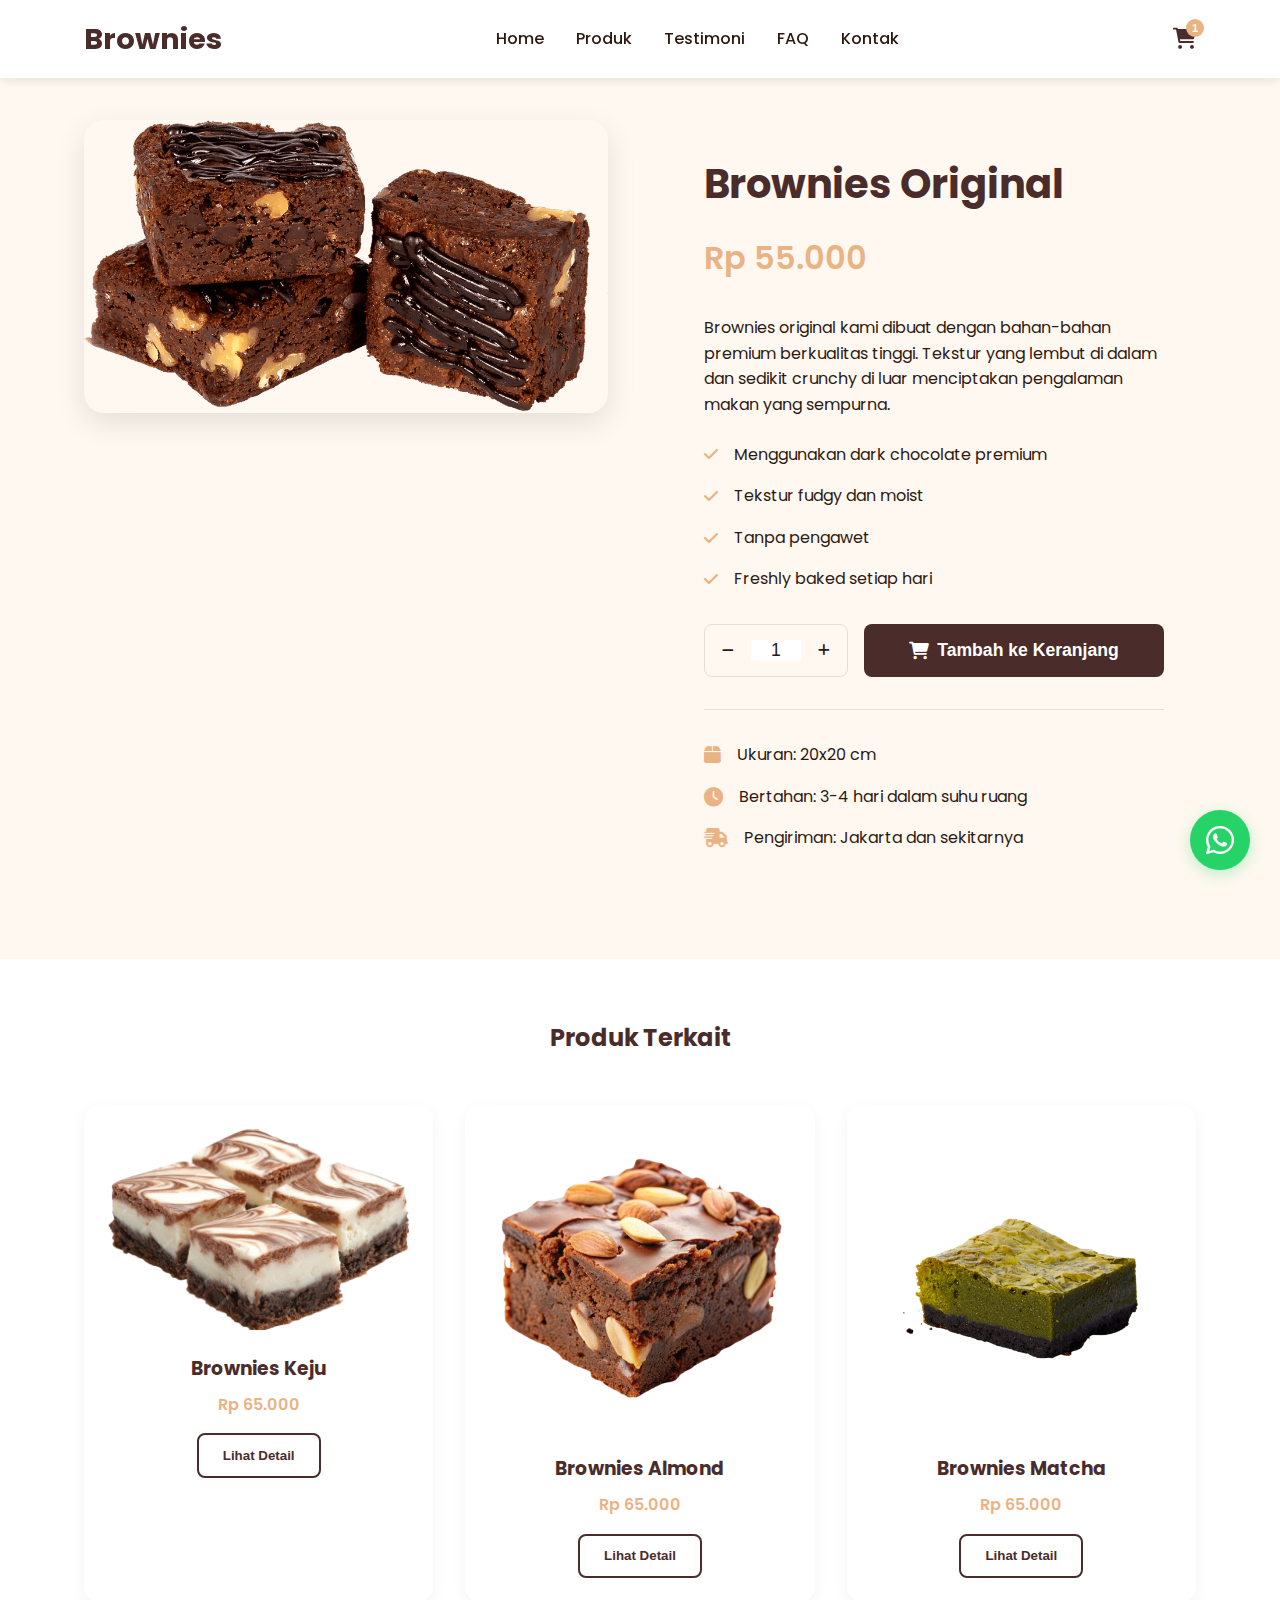
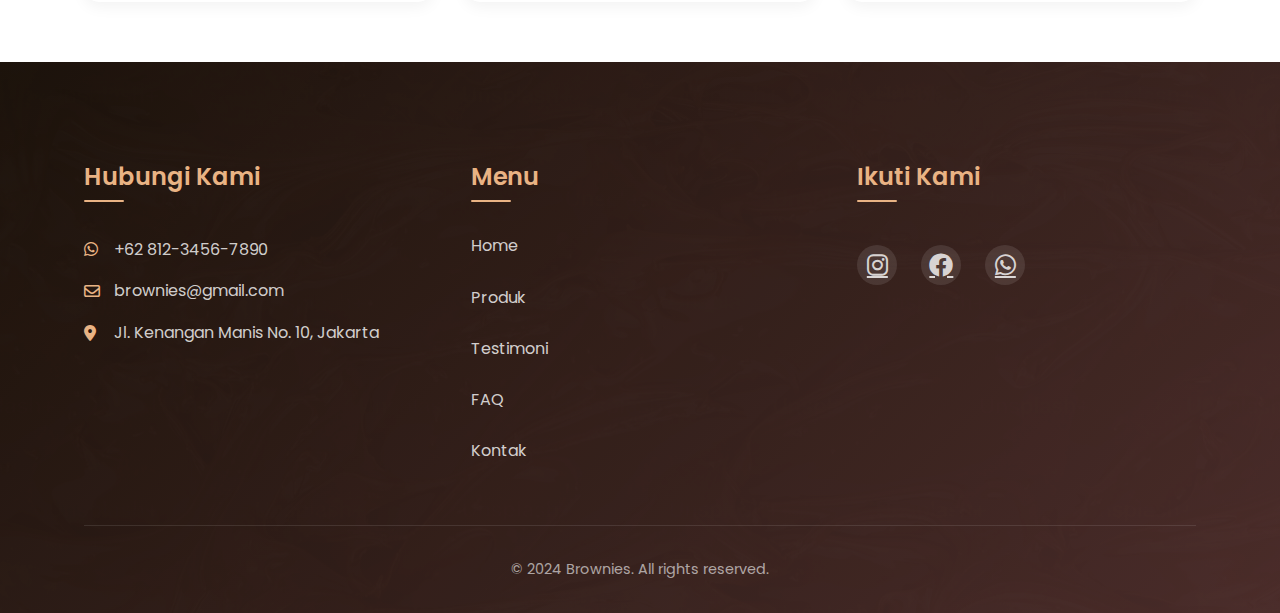
==== detail-produk.html @ cc70a34f "Add files via upload" ====
<!DOCTYPE html>
<html lang="id">
<head>
    <meta charset="UTF-8">
    <meta name="viewport" content="width=device-width, initial-scale=1.0">
    <title>Brownies - Detail Produk</title>
    <link rel="stylesheet" href="https://cdnjs.cloudflare.com/ajax/libs/font-awesome/6.0.0/css/all.min.css">
    <link href="https://fonts.googleapis.com/css2?family=Poppins:wght@300;400;500;600;700&display=swap" rel="stylesheet">
    <link rel="stylesheet" href="style.css">
</head>
<body>
    <!-- Header -->
    <header class="header">
        <div class="container">
            <div class="logo">
                <h1>Brownies</h1>
            </div>
            <nav class="nav">
                <ul>
                    <li><a href="index.html#home">Home</a></li>
                    <li><a href="index.html#produk">Produk</a></li>
                    <li><a href="index.html#testimoni">Testimoni</a></li>
                    <li><a href="index.html#faq">FAQ</a></li>
                    <li><a href="index.html#kontak">Kontak</a></li>
                </ul>
            </nav>
            <div class="nav-right">
                <button class="cart-btn">
                    <i class="fas fa-shopping-cart"></i>
                    <span class="cart-count">0</span>
                </button>
                <button class="mobile-menu">
                    <span></span>
                    <span></span>
                    <span></span>
                </button>
            </div>
        </div>
        <div class="nav-overlay"></div>
    </header>

    <!-- Product Detail Section -->
    <section class="product-detail">
        <div class="container">
            <div class="product-detail-content">
                <div class="product-image">
                    <img src="assets/img/product/produk1.png" alt="Brownies Original" id="product-image">
                </div>
                <div class="product-info">
                    <h1 id="product-name">Brownies Original</h1>
                    <div class="product-price" id="product-price">Rp 55.000</div>
                    <div class="product-description">
                        <p>Brownies original kami dibuat dengan bahan-bahan premium berkualitas tinggi. Tekstur yang lembut di dalam dan sedikit crunchy di luar menciptakan pengalaman makan yang sempurna.</p>
                        <ul class="product-features">
                            <li><i class="fas fa-check"></i> Menggunakan dark chocolate premium</li>
                            <li><i class="fas fa-check"></i> Tekstur fudgy dan moist</li>
                            <li><i class="fas fa-check"></i> Tanpa pengawet</li>
                            <li><i class="fas fa-check"></i> Freshly baked setiap hari</li>
                        </ul>
                    </div>
                    <div class="product-actions">
                        <div class="quantity-selector">
                            <button class="quantity-btn minus"><i class="fas fa-minus"></i></button>
                            <input type="number" value="1" min="1" id="quantity">
                            <button class="quantity-btn plus"><i class="fas fa-plus"></i></button>
                        </div>
                        <button class="add-to-cart-btn">
                            <i class="fas fa-shopping-cart"></i>
                            Tambah ke Keranjang
                        </button>
                    </div>
                    <div class="product-meta">
                        <div class="meta-item">
                            <i class="fas fa-box"></i>
                            <span>Ukuran: 20x20 cm</span>
                        </div>
                        <div class="meta-item">
                            <i class="fas fa-clock"></i>
                            <span>Bertahan: 3-4 hari dalam suhu ruang</span>
                        </div>
                        <div class="meta-item">
                            <i class="fas fa-shipping-fast"></i>
                            <span>Pengiriman: Jakarta dan sekitarnya</span>
                        </div>
                    </div>
                </div>
            </div>
        </div>
    </section>

    <!-- Related Products -->
    <section class="related-products">
        <div class="container">
            <h2>Produk Terkait</h2>
            <div class="related-products-grid">
                <div class="related-product-card">
                    <img src="assets/img/product/produk2.png" alt="Brownies Keju">
                    <h3>Brownies Keju</h3>
                    <p class="price">Rp 65.000</p>
                    <button class="view-product-btn">Lihat Detail</button>
                </div>
                <div class="related-product-card">
                    <img src="assets/img/product/produk3.png" alt="Brownies Almond">
                    <h3>Brownies Almond</h3>
                    <p class="price">Rp 65.000</p>
                    <button class="view-product-btn">Lihat Detail</button>
                </div>
                <div class="related-product-card">
                    <img src="assets/img/product/produk4.png" alt="Brownies Matcha">
                    <h3>Brownies Matcha</h3>
                    <p class="price">Rp 65.000</p>
                    <button class="view-product-btn">Lihat Detail</button>
                </div>
            </div>
        </div>
    </section>

    <!-- Footer -->
    <footer class="footer">
        <div class="container">
            <div class="footer-content">
                <div class="footer-info">
                    <h3>Hubungi Kami</h3>
                    <p><i class="fab fa-whatsapp"></i> +62 812-3456-7890</p>
                    <p><i class="far fa-envelope"></i> brownies@gmail.com</p>
                    <p><i class="fas fa-map-marker-alt"></i> Jl. Kenangan Manis No. 10, Jakarta</p>
                </div>
                <div class="footer-nav">
                    <h3>Menu</h3>
                    <ul>
                        <li><a href="index.html#home">Home</a></li>
                        <li><a href="index.html#produk">Produk</a></li>
                        <li><a href="index.html#testimoni">Testimoni</a></li>
                        <li><a href="index.html#faq">FAQ</a></li>
                        <li><a href="index.html#kontak">Kontak</a></li>
                    </ul>
                </div>
                <div class="footer-social">
                    <h3>Ikuti Kami</h3>
                    <div class="social-links">
                        <a href="#"><i class="fab fa-instagram"></i></a>
                        <a href="#"><i class="fab fa-facebook"></i></a>
                        <a href="#"><i class="fab fa-whatsapp"></i></a>
                    </div>
                </div>
            </div>
            <div class="footer-bottom">
                <p>&copy; 2024 Brownies. All rights reserved.</p>
            </div>
        </div>
    </footer>

    <!-- Cart Popup -->
    <div class="cart-popup">
        <div class="cart-popup-content">
            <div class="cart-header">
                <h3>Keranjang Belanja</h3>
                <button class="close-cart">
                    <i class="fas fa-times"></i>
                </button>
            </div>
            <div class="cart-items">
                <!-- Cart items will be dynamically added here -->
            </div>
            <div class="cart-footer">
                <div class="cart-total">
                    <span>Total:</span>
                    <span class="total-amount">Rp 0</span>
                </div>
                <button class="checkout-btn">
                    <i class="fas fa-credit-card"></i>
                    Bayar Sekarang
                </button>
            </div>
        </div>
    </div>

    <!-- Floating WhatsApp -->
    <a href="https://wa.me/6281234567890" class="floating-whatsapp">
        <i class="fab fa-whatsapp"></i>
    </a>

    <!-- Nav Overlay -->
    <div class="nav-overlay"></div>

    <script src="script.js"></script>
</body>
</html>
---- style.css ----
:root {
    --primary-color: #4A2C2A;
    --secondary-color: #D4A373;
    --accent-color: #E9B384;
    --text-color: #2C1810;
    --light-color: #FFF8F0;
    --dark-color: #1A120B;
    --whatsapp-color: #25D366;
}

* {
    margin: 0;
    padding: 0;
    box-sizing: border-box;
}

html {
    scroll-behavior: smooth;
}

body {
    font-family: 'Poppins', sans-serif;
    line-height: 1.6;
    color: var(--text-color);
    background-color: var(--light-color);
}

.container {
    width: 90%;
    max-width: 1200px;
    margin: 0 auto;
    padding: 0 20px;
}

/* Header Styles */
.header {
    position: fixed;
    top: 0;
    left: 0;
    width: 100%;
    z-index: 1000;
    padding: 1rem 0;
    transition: all 0.3s ease;
}

/* Header style untuk halaman utama */
.home .header {
    background-color: transparent;
}

.home .header .logo h1 {
    color: white;
}

.home .header .nav a {
    color: white;
}

.home .header .cart-btn {
    color: white;
}

.home .header .mobile-menu span {
    background-color: white;
}

/* Header style untuk halaman detail produk dan halaman lain */
.header {
    background-color: rgba(255, 255, 255, 0.98);
    box-shadow: 0 2px 10px rgba(0, 0, 0, 0.1);
}

.header .logo h1 {
    color: var(--primary-color);
}

.header .nav a {
    color: var(--text-color);
}

.header .cart-btn {
    color: var(--primary-color);
}

.header .mobile-menu span {
    background-color: var(--primary-color);
}

/* Header scrolled style untuk halaman utama */
.home .header.scrolled {
    background-color: rgba(255, 255, 255, 0.98);
    box-shadow: 0 2px 10px rgba(0, 0, 0, 0.1);
}

.home .header.scrolled .logo h1 {
    color: var(--primary-color);
}

.home .header.scrolled .nav a {
    color: var(--text-color);
}

.home .header.scrolled .cart-btn {
    color: var(--primary-color);
}

.home .header.scrolled .mobile-menu span {
    background-color: var(--primary-color);
}

.header.scrolled {
    background-color: rgba(255, 255, 255, 0.98);
    box-shadow: 0 2px 10px rgba(0, 0, 0, 0.1);
}

.header .container {
    display: flex;
    justify-content: space-between;
    align-items: center;
}

.logo h1 {
    color: white;
    font-size: 1.8rem;
    font-weight: 700;
    transition: color 0.3s ease;
}

.header.scrolled .logo h1 {
    color: var(--primary-color);
}

.nav ul {
    display: flex;
    list-style: none;
    gap: 2rem;
}

.nav a {
    text-decoration: none;
    color: white;
    font-weight: 500;
    transition: color 0.3s ease;
}

.header.scrolled .nav a {
    color: var(--text-color);
}

.nav a:hover {
    color: var(--accent-color);
}

.btn {
    display: inline-flex;
    align-items: center;
    padding: 0.8rem 1.5rem;
    border-radius: 50px;
    text-decoration: none;
    font-weight: 600;
    transition: all 0.3s ease;
    gap: 0.5rem;
}

.btn-whatsapp {
    background-color: var(--whatsapp-color);
    color: white;
}

.btn-whatsapp:hover {
    background-color: #1da856;
    transform: translateY(-2px);
}

.mobile-menu {
    display: none;
}

/* Hero Section */
.hero {
    height: 100vh;
    background: linear-gradient(135deg, 
        rgba(74, 44, 42, 0.9) 0%,
        rgba(26, 18, 11, 0.8) 100%),
        url('assets/hero-bg.jpg') center/cover;
    display: flex;
    align-items: center;
    text-align: center;
    color: white;
    margin-top: -10px;
    position: relative;
    overflow: hidden;
}

.hero::before {
    content: '';
    position: absolute;
    width: 100%;
    height: 100%;
    background: url('assets/img/pattern.avif');
    opacity: 0.1;
    animation: patternMove 20s linear infinite;
}

.hero-content {
    max-width: 800px;
    margin: 0 auto;
    position: relative;
    padding: 2rem;
    z-index: 2;
}

.hero h1 {
    font-size: 4rem;
    margin-bottom: 1rem;
    text-shadow: 2px 2px 4px rgba(0, 0, 0, 0.3);
    opacity: 0;
    transform: translateY(30px);
    animation: fadeInUp 0.8s ease forwards;
}

.hero p {
    font-size: 1.3rem;
    margin-bottom: 2rem;
    color: var(--light-color);
    opacity: 0;
    transform: translateY(30px);
    animation: fadeInUp 0.8s ease forwards 0.3s;
}

.hero .btn-lg {
    padding: 1.2rem 2.5rem;
    font-size: 1.2rem;
    background: var(--whatsapp-color);
    color: white;
    border: none;
    opacity: 0;
    transform: translateY(30px);
    animation: fadeInUp 0.8s ease forwards 0.6s;
    box-shadow: 0 4px 15px rgba(37, 211, 102, 0.3);
}

.hero .btn-lg:hover {
    transform: translateY(-5px);
    box-shadow: 0 8px 25px rgba(37, 211, 102, 0.4);
}

/* Floating elements animation */
.floating-brownie {
    position: absolute;
    width: 200px;
    height: auto;
    opacity: 0.8;
    filter: drop-shadow(0 4px 8px rgba(0, 0, 0, 0.3));
}

.floating-brownie:nth-child(1) {
    width: 180px;
    top: 15%;
    left: 10%;
    animation: float 6s ease-in-out infinite;
}

.floating-brownie:nth-child(2) {
    width: 150px;
    top: 25%;
    right: 15%;
    animation: float 8s ease-in-out infinite 1s;
}

.floating-brownie:nth-child(3) {
    width: 160px;
    bottom: 20%;
    left: 15%;
    animation: float 7s ease-in-out infinite 0.5s;
}

.floating-brownie:nth-child(4) {
    width: 140px;
    bottom: 25%;
    right: 10%;
    animation: float 9s ease-in-out infinite 1.5s;
}

@keyframes float {
    0%, 100% {
        transform: translateY(0) rotate(0deg) scale(1);
    }
    50% {
        transform: translateY(-20px) rotate(5deg) scale(1.05);
    }
}

@keyframes patternMove {
    0% {
        background-position: 0 0;
    }
    100% {
        background-position: 100% 100%;
    }
}

@keyframes fadeInUp {
    from {
        opacity: 0;
        transform: translateY(30px);
    }
    to {
        opacity: 1;
        transform: translateY(0);
    }
}

/* Products Section */
.products {
    padding: 5rem 0;
    overflow: hidden;
    min-height: 500px;
}

.products h2 {
    text-align: center;
    margin-bottom: 3rem;
    color: var(--primary-color);
}

.product-slider-container {
    position: relative;
    width: 100%;
    height: 400px;
    display: flex;
    justify-content: center;
    align-items: center;
    overflow: visible;
    padding: 0 40px;
}

.product-slider {
    position: relative;
    width: 100%;
    height: 100%;
    display: flex;
    align-items: center;
    justify-content: center;
}

.product-slide {
    position: absolute;
    width: 200px;
    height: 250px;
    display: flex;
    flex-direction: column;
    align-items: center;
    justify-content: center;
    transition: all 0.5s ease;
    opacity: 0.5;
    transform-origin: center center;
    left: 50%;
    margin-left: -100px;
}

.product-slide.active {
    width: 300px;
    height: 350px;
    opacity: 1;
    z-index: 2;
    margin-left: -150px;
    transition: all 0.3s ease;
}

.product-slide.active:hover {
    transform: scale(1.05);
}

.product-slide.active:hover img {
    transform: scale(1.1);
}

.product-slide.active:hover .variant-name {
    color: var(--primary-color);
    font-weight: 600;
}

.product-slide img {
    width: 100%;
    height: 80%;
    object-fit: contain;
    transition: transform 0.3s ease;
    filter: drop-shadow(0 4px 8px rgba(0, 0, 0, 0.2));
}

.product-slide:hover img {
    transform: scale(1.1);
    filter: drop-shadow(0 8px 16px rgba(0, 0, 0, 0.3));
}

.product-slide .variant-name {
    margin-top: 15px;
    font-size: 14px;
    color: var(--text-color);
    font-weight: 500;
    text-align: center;
    opacity: 0;
    transform: translateY(10px);
    transition: all 0.3s ease;
}

.product-slide.active .variant-name {
    opacity: 1;
    transform: translateY(0);
    font-size: 16px;
}

.slider-btn {
    position: absolute;
    top: 50%;
    transform: translateY(-50%);
    width: 40px;
    height: 40px;
    border-radius: 50%;
    background: var(--primary-color);
    color: white;
    border: none;
    cursor: pointer;
    display: flex;
    align-items: center;
    justify-content: center;
    transition: all 0.3s ease;
    z-index: 100;
}

.slider-btn:hover {
    background: var(--secondary-color);
    transform: translateY(-50%) scale(1.1);
}

.prev-btn {
    left: -20px;
}

.next-btn {
    right: -20px;
}

/* Benefits Section */
.benefits {
    background: linear-gradient(135deg, var(--primary-color) 0%, var(--dark-color) 100%);
    color: white;
    padding: 8rem 0;
    position: relative;
    overflow: hidden;
}

.benefits::before {
    content: '';
    position: absolute;
    top: 0;
    left: 0;
    width: 100%;
    height: 100%;
    background: url('assets/img/pattern.avif');
    opacity: 0.03;
}

.benefits h2 {
    text-align: center;
    margin-bottom: 5rem;
    font-size: 2.5rem;
    font-weight: 600;
    position: relative;
}

.benefits h2::after {
    content: '';
    position: absolute;
    bottom: -15px;
    left: 50%;
    transform: translateX(-50%);
    width: 80px;
    height: 3px;
    background: var(--accent-color);
    border-radius: 2px;
}

.benefit-grid {
    display: grid;
    grid-template-columns: repeat(auto-fit, minmax(280px, 1fr));
    gap: 3rem;
    padding: 0 1rem;
    position: relative;
    z-index: 1;
}

.benefit-card {
    background: rgba(255, 255, 255, 0.05);
    padding: 2.5rem 2rem;
    border-radius: 20px;
    text-align: center;
    transition: all 0.3s ease;
    backdrop-filter: blur(10px);
    border: 1px solid rgba(255, 255, 255, 0.1);
}

.benefit-card:hover {
    transform: translateY(-10px);
    background: rgba(255, 255, 255, 0.1);
    box-shadow: 0 15px 30px rgba(0, 0, 0, 0.2);
}

.benefit-card i {
    font-size: 3rem;
    color: var(--accent-color);
    margin-bottom: 1.5rem;
    display: inline-block;
    transition: all 0.3s ease;
}

.benefit-card:hover i {
    transform: scale(1.2);
}

.benefit-card h3 {
    font-size: 1.5rem;
    margin-bottom: 1rem;
    font-weight: 600;
    color: var(--light-color);
}

.benefit-card p {
    font-size: 1rem;
    color: rgba(255, 255, 255, 0.8);
    line-height: 1.6;
}

@media (max-width: 768px) {
    .benefits {
        padding: 6rem 0;
    }

    .benefits h2 {
        font-size: 2rem;
        margin-bottom: 4rem;
    }

    .benefit-grid {
        gap: 2rem;
    }

    .benefit-card {
        padding: 2rem 1.5rem;
    }
}

/* Testimonials Section */
.testimonials {
    padding: 8rem 0;
    background: linear-gradient(135deg, var(--light-color) 0%, #fff 100%);
    position: relative;
}

.testimonials h2 {
    text-align: center;
    margin-bottom: 4rem;
    color: var(--primary-color);
    font-size: 2.5rem;
    font-weight: 600;
    position: relative;
}

.testimonials h2::after {
    content: '';
    position: absolute;
    bottom: -15px;
    left: 50%;
    transform: translateX(-50%);
    width: 80px;
    height: 3px;
    background: var(--accent-color);
    border-radius: 2px;
}

.testimonial-slider {
    max-width: 800px;
    margin: 0 auto;
    padding: 0 1rem;
}

.testimonial-item {
    background: white;
    padding: 2rem;
    border-radius: 20px;
    box-shadow: 0 10px 30px rgba(0, 0, 0, 0.05);
    text-align: center;
    transition: all 0.3s ease;
    position: relative;
}

.testimonial-item::before {
    content: '"';
    position: absolute;
    top: -30px;
    left: 50%;
    transform: translateX(-50%);
    font-size: 120px;
    color: var(--accent-color);
    font-family: serif;
    opacity: 0.1;
    line-height: 1;
}

.testimonial-item img {
    width: 100px;
    height: 100px;
    border-radius: 50%;
    margin: 0 auto 1.5rem;
    object-fit: cover;
    border: 3px solid var(--accent-color);
    box-shadow: 0 5px 15px rgba(0, 0, 0, 0.1);
}

.testimonial-item h3 {
    color: var(--primary-color);
    font-size: 1.3rem;
    margin-bottom: 0.5rem;
    font-weight: 600;
}

.testimonial-item p {
    color: var(--text-color);
    font-size: 1rem;
    line-height: 1.6;
    margin-bottom: 1.5rem;
    font-style: italic;
}

.testimonial-item .rating {
    color: #FFD700;
    font-size: 1.2rem;
    margin-bottom: 1rem;
}

@media (max-width: 768px) {
    .testimonials {
        padding: 6rem 0;
    }

    .testimonials h2 {
        font-size: 2rem;
        margin-bottom: 3rem;
    }

    .testimonial-item {
        padding: 1.5rem;
    }

    .testimonial-item img {
        width: 80px;
        height: 80px;
    }
}

/* FAQ Section */
.faq {
    padding: 8rem 0;
    background: linear-gradient(135deg, #fff 0%, var(--light-color) 100%);
    position: relative;
}

.faq h2 {
    text-align: center;
    margin-bottom: 4rem;
    color: var(--primary-color);
    font-size: 2.5rem;
    font-weight: 600;
    position: relative;
}

.faq h2::after {
    content: '';
    position: absolute;
    bottom: -15px;
    left: 50%;
    transform: translateX(-50%);
    width: 80px;
    height: 3px;
    background: var(--accent-color);
    border-radius: 2px;
}

.faq-list {
    max-width: 800px;
    margin: 0 auto;
    padding: 0 1rem;
}

.faq-item {
    background: white;
    border: 1px solid rgba(0, 0, 0, 0.05);
    border-radius: 15px;
    margin-bottom: 1.5rem;
    box-shadow: 0 4px 6px rgba(0, 0, 0, 0.02);
    transition: all 0.3s ease;
    overflow: hidden;
}

.faq-item:hover {
    box-shadow: 0 10px 20px rgba(0, 0, 0, 0.05);
    transform: translateY(-2px);
}

.faq-question {
    padding: 1.5rem;
    cursor: pointer;
    display: flex;
    justify-content: space-between;
    align-items: center;
    font-weight: 500;
    color: var(--primary-color);
    transition: all 0.3s ease;
}

.faq-question i {
    font-size: 1.2rem;
    transition: transform 0.3s ease;
    color: var(--secondary-color);
}

.faq-item.active .faq-question {
    background: rgba(212, 163, 115, 0.05);
}

.faq-item.active .faq-question i {
    transform: rotate(180deg);
}

.faq-answer {
    max-height: 0;
    overflow: hidden;
    transition: all 0.3s cubic-bezier(0.4, 0, 0.2, 1);
    background: white;
    color: var(--text-color);
    opacity: 0;
}

.faq-item.active .faq-answer {
    max-height: 300px;
    opacity: 1;
    padding: 0 1.5rem 1.5rem;
}

@media (max-width: 768px) {
    .faq {
        padding: 6rem 0;
    }

    .faq h2 {
        font-size: 2rem;
        margin-bottom: 3rem;
    }

    .faq-question {
        padding: 1.2rem;
        font-size: 0.95rem;
    }

    .faq-item.active .faq-answer {
        padding: 0 1.2rem 1.2rem;
    }
}

/* CTA Section */
.cta {
    padding: 8rem 0;
    background: linear-gradient(135deg,
        rgba(74, 44, 42, 0.95) 0%,
        rgba(26, 18, 11, 0.95) 100%),
        url('assets/cta-bg.jpg') center/cover fixed;
    color: white;
    text-align: center;
    position: relative;
    overflow: hidden;
}

.cta::before {
    content: '';
    position: absolute;
    top: 0;
    left: 0;
    width: 100%;
    height: 100%;
    background: url('assets/img/pattern.avif');
    opacity: 0.05;
    animation: patternMove 20s linear infinite;
}

.cta .container {
    position: relative;
    z-index: 2;
    max-width: 900px;
}

.cta h2 {
    font-size: 3rem;
    margin-bottom: 2rem;
    line-height: 1.3;
    font-weight: 600;
    text-shadow: 0 2px 4px rgba(0, 0, 0, 0.2);
    opacity: 0;
    transform: translateY(30px);
    animation: fadeInUp 0.8s ease forwards;
}

.cta .btn-lg {
    padding: 1.2rem 3rem;
    font-size: 1.2rem;
    background: var(--whatsapp-color);
    color: white;
    border: none;
    box-shadow: 0 4px 15px rgba(37, 211, 102, 0.3);
    transition: all 0.3s ease;
    opacity: 0;
    transform: translateY(30px);
    animation: fadeInUp 0.8s ease forwards 0.3s;
    position: relative;
    overflow: hidden;
}

.cta .btn-lg::before {
    content: '';
    position: absolute;
    top: 0;
    left: -100%;
    width: 100%;
    height: 100%;
    background: linear-gradient(
        120deg,
        transparent,
        rgba(255, 255, 255, 0.2),
        transparent
    );
    transition: 0.5s;
}

.cta .btn-lg:hover {
    transform: translateY(-5px);
    box-shadow: 0 8px 25px rgba(37, 211, 102, 0.4);
}

.cta .btn-lg:hover::before {
    left: 100%;
}

.cta .btn-lg i {
    margin-right: 10px;
    font-size: 1.4rem;
}

@media (max-width: 768px) {
    .cta {
        padding: 6rem 0;
    }

    .cta h2 {
        font-size: 2rem;
        margin-bottom: 1.5rem;
    }

    .cta .btn-lg {
        padding: 1rem 2rem;
        font-size: 1rem;
    }

    .cta .btn-lg i {
        font-size: 1.2rem;
    }
}

/* Footer */
.footer {
    background: linear-gradient(135deg, var(--dark-color) 0%, var(--primary-color) 100%);
    color: white;
    padding: 6rem 0 2rem;
    position: relative;
    overflow: hidden;
}

.footer::before {
    content: '';
    position: absolute;
    top: 0;
    left: 0;
    width: 100%;
    height: 100%;
    background: url('assets/img/pattern.avif');
    opacity: 0.02;
}

.footer-content {
    position: relative;
    display: grid;
    grid-template-columns: repeat(auto-fit, minmax(250px, 1fr));
    gap: 3rem;
    margin-bottom: 3rem;
}

.footer-info h3,
.footer-nav h3,
.footer-social h3 {
    color: var(--accent-color);
    font-size: 1.5rem;
    margin-bottom: 1.5rem;
    font-weight: 600;
    position: relative;
    display: inline-block;
}

.footer-info h3::after,
.footer-nav h3::after,
.footer-social h3::after {
    content: '';
    position: absolute;
    bottom: -5px;
    left: 0;
    width: 40px;
    height: 2px;
    background: var(--accent-color);
    border-radius: 2px;
}

.footer-info p {
    margin: 1rem 0;
    display: flex;
    align-items: center;
    gap: 10px;
    color: rgba(255, 255, 255, 0.8);
    transition: color 0.3s ease;
}

.footer-info p:hover {
    color: var(--accent-color);
}

.footer-info p i {
    width: 20px;
    color: var(--accent-color);
}

.footer-nav ul {
    list-style: none;
}

.footer-nav a {
    color: rgba(255, 255, 255, 0.8);
    text-decoration: none;
    margin: 0.8rem 0;
    display: inline-block;
    transition: all 0.3s ease;
    position: relative;
}

.footer-nav a::before {
    content: '';
    position: absolute;
    bottom: -2px;
    left: 0;
    width: 0;
    height: 1px;
    background: var(--accent-color);
    transition: width 0.3s ease;
}

.footer-nav a:hover {
    color: var(--accent-color);
    transform: translateX(5px);
}

.footer-nav a:hover::before {
    width: 100%;
}

.social-links {
    display: flex;
    gap: 1.5rem;
    margin-top: 1.5rem;
}

.social-links a {
    color: rgba(255, 255, 255, 0.8);
    font-size: 1.5rem;
    transition: all 0.3s ease;
    display: flex;
    align-items: center;
    justify-content: center;
    width: 40px;
    height: 40px;
    border-radius: 50%;
    background: rgba(255, 255, 255, 0.1);
}

.social-links a:hover {
    color: var(--accent-color);
    background: rgba(255, 255, 255, 0.15);
    transform: translateY(-3px);
}

.footer-bottom {
    position: relative;
    text-align: center;
    padding-top: 2rem;
    border-top: 1px solid rgba(255, 255, 255, 0.1);
    color: rgba(255, 255, 255, 0.6);
    font-size: 0.9rem;
}

@media (max-width: 768px) {
    .footer {
        padding: 4rem 0 2rem;
    }

    .footer-content {
        gap: 2rem;
    }

    .footer-info h3,
    .footer-nav h3,
    .footer-social h3 {
        font-size: 1.3rem;
        margin-bottom: 1rem;
    }

    .social-links {
        gap: 1rem;
    }

    .social-links a {
        width: 35px;
        height: 35px;
        font-size: 1.2rem;
    }
}

/* Responsive Design */
@media (max-width: 768px) {
    .nav {
        position: fixed;
        top: 0;
        right: -100%;
        width: 80%;
        height: 100vh;
        background: rgba(255, 255, 255, 0.98);
        display: flex;
        align-items: center;
        justify-content: center;
        transition: 0.5s ease;
        z-index: 999;
        box-shadow: -5px 0 15px rgba(0, 0, 0, 0.1);
    }

    .nav.active {
        right: 0;
    }

    .nav ul {
        flex-direction: column;
        align-items: center;
        gap: 2rem;
    }

    .nav a {
        font-size: 1.2rem;
        padding: 0.5rem 1rem;
    }

    /* Menyembunyikan tombol WhatsApp di navbar */
    .header .btn-whatsapp {
        display: none;
    }

    .mobile-menu {
        display: block;
        background: none;
        border: none;
        cursor: pointer;
        z-index: 1000;
        position: relative;
    }

    .mobile-menu span {
        display: block;
        width: 25px;
        height: 3px;
        background-color: white;
        margin: 5px 0;
        transition: background-color 0.3s ease;
    }

    .header.scrolled .mobile-menu span {
        background-color: var(--primary-color);
    }

    .mobile-menu.active span:nth-child(1) {
        transform: rotate(45deg) translate(5px, 5px);
    }

    .mobile-menu.active span:nth-child(2) {
        opacity: 0;
    }

    .mobile-menu.active span:nth-child(3) {
        transform: rotate(-45deg) translate(7px, -7px);
    }

    /* Overlay ketika menu terbuka */
    .nav-overlay {
        position: fixed;
        top: 0;
        left: 0;
        width: 100%;
        height: 100vh;
        background: rgba(0, 0, 0, 0.5);
        opacity: 0;
        visibility: hidden;
        transition: 0.3s ease;
        z-index: 998;
    }

    .nav-overlay.active {
        opacity: 1;
        visibility: visible;
    }

    .hero h1 {
        font-size: 2.5rem;
    }

    .hero p {
        font-size: 1rem;
    }

    /* Menyesuaikan ukuran tombol WhatsApp di hero */
    .hero .btn-lg {
        padding: 0.8rem 1.5rem;
        font-size: 1rem;
    }
}

/* Animations */
@keyframes fadeIn {
    from {
        opacity: 0;
        transform: translateY(20px);
    }
    to {
        opacity: 1;
        transform: translateY(0);
    }
}

.fade-in {
    animation: fadeIn 1s ease forwards;
}

/* Floating WhatsApp */
.floating-whatsapp {
    position: fixed;
    bottom: 30px;
    right: 30px;
    width: 60px;
    height: 60px;
    background-color: var(--whatsapp-color);
    border-radius: 50%;
    display: flex;
    align-items: center;
    justify-content: center;
    color: white;
    text-decoration: none;
    font-size: 2rem;
    box-shadow: 0 4px 15px rgba(37, 211, 102, 0.3);
    transition: all 0.3s ease;
    z-index: 1000;
    animation: pulse 2s infinite;
}

.floating-whatsapp:hover {
    transform: scale(1.1) translateY(-5px);
    box-shadow: 0 8px 25px rgba(37, 211, 102, 0.4);
}

@keyframes pulse {
    0% {
        box-shadow: 0 0 0 0 rgba(37, 211, 102, 0.4);
    }
    70% {
        box-shadow: 0 0 0 15px rgba(37, 211, 102, 0);
    }
    100% {
        box-shadow: 0 0 0 0 rgba(37, 211, 102, 0);
    }
}

@media (max-width: 768px) {
    .floating-whatsapp {
        bottom: 20px;
        right: 20px;
        width: 50px;
        height: 50px;
        font-size: 1.7rem;
    }
}

/* Cart Button Styles */
.nav-right {
    display: flex;
    align-items: center;
    gap: 1.5rem;
}

.cart-btn {
    background: none;
    border: none;
    color: white;
    font-size: 1.3rem;
    cursor: pointer;
    position: relative;
    transition: all 0.3s ease;
}

.header.scrolled .cart-btn {
    color: var(--primary-color);
}

.cart-btn:hover {
    color: var(--accent-color);
}

.cart-count {
    position: absolute;
    top: -8px;
    right: -8px;
    background: var(--accent-color);
    color: white;
    font-size: 0.7rem;
    width: 18px;
    height: 18px;
    border-radius: 50%;
    display: flex;
    align-items: center;
    justify-content: center;
    font-weight: 600;
}

/* Cart Popup Styles */
.cart-popup {
    position: fixed;
    top: 0;
    right: -100%;
    width: 100%;
    max-width: 400px;
    height: 100vh;
    background: white;
    box-shadow: -5px 0 15px rgba(0, 0, 0, 0.1);
    z-index: 1001;
    transition: right 0.3s ease;
}

.cart-popup.active {
    right: 0;
}

.cart-popup-content {
    height: 100%;
    display: flex;
    flex-direction: column;
}

.cart-header {
    padding: 1.5rem;
    border-bottom: 1px solid rgba(0, 0, 0, 0.1);
    display: flex;
    justify-content: space-between;
    align-items: center;
}

.cart-header h3 {
    color: var(--primary-color);
    font-size: 1.2rem;
    font-weight: 600;
}

.close-cart {
    background: none;
    border: none;
    font-size: 1.2rem;
    color: var(--text-color);
    cursor: pointer;
    transition: color 0.3s ease;
}

.close-cart:hover {
    color: var(--accent-color);
}

.cart-items {
    flex: 1;
    overflow-y: auto;
    padding: 1.5rem;
}

.cart-item {
    display: flex;
    align-items: center;
    gap: 1rem;
    padding: 1rem 0;
    border-bottom: 1px solid rgba(0, 0, 0, 0.1);
}

.cart-item img {
    width: 80px;
    height: 80px;
    object-fit: cover;
    border-radius: 8px;
}

.cart-item-info {
    flex: 1;
}

.cart-item-name {
    font-weight: 500;
    color: var(--primary-color);
    margin-bottom: 0.3rem;
}

.cart-item-price {
    color: var(--text-color);
    font-size: 0.9rem;
}

.cart-item-quantity {
    display: flex;
    align-items: center;
    gap: 0.5rem;
    margin-top: 0.5rem;
}

.quantity-btn {
    background: none;
    border: 1px solid rgba(0, 0, 0, 0.1);
    width: 24px;
    height: 24px;
    border-radius: 4px;
    display: flex;
    align-items: center;
    justify-content: center;
    cursor: pointer;
    transition: all 0.3s ease;
}

.quantity-btn:hover {
    background: var(--accent-color);
    color: white;
}

.cart-item-remove {
    color: #ff4444;
    cursor: pointer;
    transition: color 0.3s ease;
}

.cart-item-remove:hover {
    color: #cc0000;
}

.cart-footer {
    padding: 1.5rem;
    border-top: 1px solid rgba(0, 0, 0, 0.1);
    background: white;
}

.cart-total {
    display: flex;
    justify-content: space-between;
    align-items: center;
    margin-bottom: 1rem;
    font-weight: 600;
    color: var(--primary-color);
}

.checkout-btn {
    width: 100%;
    padding: 1rem;
    background: var(--primary-color);
    color: white;
    border: none;
    border-radius: 8px;
    font-weight: 600;
    cursor: pointer;
    display: flex;
    align-items: center;
    justify-content: center;
    gap: 0.5rem;
    transition: all 0.3s ease;
}

.checkout-btn:hover {
    background: var(--accent-color);
    transform: translateY(-2px);
    box-shadow: 0 4px 15px rgba(0, 0, 0, 0.1);
}

@media (max-width: 768px) {
    .cart-popup {
        max-width: 100%;
    }
}

/* Product Detail Page */
.product-detail {
    padding: 120px 0 60px;
    background: var(--light-color);
}

.product-detail-content {
    display: grid;
    grid-template-columns: 1fr 1fr;
    gap: 4rem;
    align-items: start;
}

.product-image {
    position: sticky;
    top: 100px;
}

.product-image img {
    width: 100%;
    height: auto;
    border-radius: 20px;
    box-shadow: 0 10px 30px rgba(0, 0, 0, 0.1);
    transition: transform 0.3s ease;
}

.product-image img:hover {
    transform: scale(1.02);
}

.product-info {
    padding: 2rem;
}

.product-info h1 {
    font-size: 2.5rem;
    color: var(--primary-color);
    margin-bottom: 1rem;
}

.product-price {
    font-size: 2rem;
    color: var(--accent-color);
    font-weight: 600;
    margin-bottom: 2rem;
}

.product-description {
    color: var(--text-color);
    margin-bottom: 2rem;
}

.product-features {
    list-style: none;
    margin: 1.5rem 0;
}

.product-features li {
    display: flex;
    align-items: center;
    gap: 1rem;
    margin-bottom: 1rem;
    color: var(--text-color);
}

.product-features i {
    color: var(--accent-color);
}

.product-actions {
    display: flex;
    gap: 1rem;
    margin-bottom: 2rem;
}

.quantity-selector {
    display: flex;
    align-items: center;
    gap: 0.5rem;
    border: 1px solid rgba(0, 0, 0, 0.1);
    border-radius: 8px;
    padding: 0.5rem;
}

.quantity-selector input {
    width: 50px;
    text-align: center;
    border: none;
    font-size: 1.1rem;
    color: var(--text-color);
}

.quantity-selector input::-webkit-inner-spin-button,
.quantity-selector input::-webkit-outer-spin-button {
    -webkit-appearance: none;
    margin: 0;
}

.quantity-btn {
    background: none;
    border: none;
    color: var(--text-color);
    cursor: pointer;
    width: 30px;
    height: 30px;
    display: flex;
    align-items: center;
    justify-content: center;
    transition: all 0.3s ease;
}

.quantity-btn:hover {
    color: var(--accent-color);
}

.add-to-cart-btn {
    flex: 1;
    background: var(--primary-color);
    color: white;
    border: none;
    border-radius: 8px;
    padding: 1rem;
    font-size: 1.1rem;
    font-weight: 600;
    cursor: pointer;
    display: flex;
    align-items: center;
    justify-content: center;
    gap: 0.5rem;
    transition: all 0.3s ease;
}

.add-to-cart-btn:hover {
    background: var(--accent-color);
    transform: translateY(-2px);
}

.product-meta {
    border-top: 1px solid rgba(0, 0, 0, 0.1);
    padding-top: 2rem;
}

.meta-item {
    display: flex;
    align-items: center;
    gap: 1rem;
    margin-bottom: 1rem;
    color: var(--text-color);
}

.meta-item i {
    color: var(--accent-color);
    font-size: 1.2rem;
}

/* Related Products */
.related-products {
    padding: 60px 0;
    background: white;
}

.related-products h2 {
    text-align: center;
    color: var(--primary-color);
    margin-bottom: 3rem;
}

.related-products-grid {
    display: grid;
    grid-template-columns: repeat(auto-fit, minmax(250px, 1fr));
    gap: 2rem;
}

.related-product-card {
    background: white;
    border-radius: 15px;
    padding: 1.5rem;
    text-align: center;
    box-shadow: 0 5px 15px rgba(0, 0, 0, 0.05);
    transition: all 0.3s ease;
}

.related-product-card:hover {
    transform: translateY(-5px);
    box-shadow: 0 10px 30px rgba(0, 0, 0, 0.1);
}

.related-product-card img {
    width: 100%;
    height: auto;
    border-radius: 10px;
    margin-bottom: 1rem;
}

.related-product-card h3 {
    color: var(--primary-color);
    margin-bottom: 0.5rem;
}

.related-product-card .price {
    color: var(--accent-color);
    font-weight: 600;
    margin-bottom: 1rem;
}

.view-product-btn {
    background: none;
    border: 2px solid var(--primary-color);
    color: var(--primary-color);
    padding: 0.8rem 1.5rem;
    border-radius: 8px;
    font-weight: 600;
    cursor: pointer;
    transition: all 0.3s ease;
}

.view-product-btn:hover {
    background: var(--primary-color);
    color: white;
}

@media (max-width: 768px) {
    .product-detail {
        padding: 100px 0 40px;
    }

    .product-detail-content {
        grid-template-columns: 1fr;
        gap: 2rem;
    }

    .product-image {
        position: relative;
        top: 0;
    }

    .product-info {
        padding: 1rem;
    }

    .product-info h1 {
        font-size: 2rem;
    }

    .product-price {
        font-size: 1.8rem;
    }

    .product-actions {
        flex-direction: column;
    }

    .quantity-selector {
        width: 100%;
        justify-content: center;
    }

    .related-products {
        padding: 40px 0;
    }

    .related-products-grid {
        grid-template-columns: repeat(auto-fit, minmax(200px, 1fr));
        gap: 1.5rem;
    }
}

.product-detail .header {
    background-color: rgba(255, 255, 255, 0.98);
    box-shadow: 0 2px 10px rgba(0, 0, 0, 0.1);
}

.product-detail .header .logo h1 {
    color: var(--primary-color);
}

.product-detail .header .nav a {
    color: var(--text-color);
}

.product-detail .header .cart-btn {
    color: var(--primary-color);
}

.product-detail .header .mobile-menu span {
    background-color: var(--primary-color);
}

.nav-overlay {
    position: fixed;
    top: 0;
    left: 0;
    width: 100%;
    height: 100vh;
    background: rgba(0, 0, 0, 0.5);
    opacity: 0;
    visibility: hidden;
    transition: 0.3s ease;
    z-index: 998;
}

.nav-overlay.active {
    opacity: 1;
    visibility: visible;
}

/* Cart Popup Styles */
.cart-popup {
    position: fixed;
    top: 0;
    right: -100%;
    width: 100%;
    max-width: 400px;
    height: 100vh;
    background: white;
    box-shadow: -5px 0 15px rgba(0, 0, 0, 0.1);
    z-index: 1001;
    transition: right 0.3s ease;
}

.cart-popup.active {
    right: 0;
}

/* Drinks Section */
.drinks {
    padding: 5rem 0;
    background: linear-gradient(135deg, var(--primary-color) 0%, var(--dark-color) 100%);
    position: relative;
    overflow: hidden;
}

.drinks::before {
    content: '';
    position: absolute;
    top: 0;
    left: 0;
    width: 100%;
    height: 100%;
    background: url('assets/img/pattern.avif');
    opacity: 0.03;
}

.drinks h2 {
    text-align: center;
    margin-bottom: 3rem;
    color: var(--light-color);
    font-size: 2.5rem;
    font-weight: 600;
    position: relative;
}

.drinks h2::after {
    content: '';
    position: absolute;
    bottom: -15px;
    left: 50%;
    transform: translateX(-50%);
    width: 80px;
    height: 3px;
    background: var(--accent-color);
    border-radius: 2px;
}

.drinks-grid {
    display: grid;
    grid-template-columns: repeat(auto-fit, minmax(300px, 1fr));
    gap: 2rem;
    padding: 0 1rem;
    position: relative;
    z-index: 1;
}

.drink-card {
    background: rgba(255, 255, 255, 0.1);
    backdrop-filter: blur(10px);
    border: 1px solid rgba(255, 255, 255, 0.2);
    border-radius: 20px;
    overflow: hidden;
    box-shadow: 0 10px 20px rgba(0, 0, 0, 0.2);
    transition: all 0.3s ease;
}

.drink-card:hover {
    transform: translateY(-10px);
    box-shadow: 0 15px 30px rgba(0, 0, 0, 0.3);
    border-color: var(--accent-color);
}

.drink-image {
    width: 100%;
    height: 300px;
    padding: 2rem;
    display: flex;
    align-items: center;
    justify-content: center;
    position: relative;
}

.drink-image::before {
    content: '';
    position: absolute;
    top: 0;
    left: 0;
    width: 100%;
    height: 100%;
    background: radial-gradient(circle at center, rgba(255,255,255,0.1) 0%, transparent 70%);
    z-index: 0;
}

.drink-image img {
    width: 80%;
    height: 100%;
    object-fit: contain;
    filter: drop-shadow(0 10px 15px rgba(0, 0, 0, 0.3));
    transition: transform 0.3s ease;
    position: relative;
    z-index: 1;
}

.drink-card:hover .drink-image img {
    transform: translateY(-10px) scale(1.05);
}

.drink-info {
    padding: 2rem;
    text-align: center;
    border-top: 1px solid rgba(255, 255, 255, 0.1);
}

.drink-info h3 {
    color: var(--light-color);
    font-size: 1.5rem;
    margin-bottom: 1rem;
}

.drink-info p {
    color: rgba(255, 255, 255, 0.8);
    margin-bottom: 1.5rem;
    line-height: 1.6;
}

.drink-price {
    font-size: 1.5rem;
    color: var(--accent-color);
    font-weight: 600;
    margin-bottom: 1.5rem;
    text-shadow: 0 2px 4px rgba(0, 0, 0, 0.2);
}

.drink-card .add-to-cart-btn {
    background: rgba(255, 255, 255, 0.1);
    color: var(--light-color);
    border: 1px solid rgba(255, 255, 255, 0.2);
    padding: 1rem 2rem;
    border-radius: 50px;
    font-weight: 600;
    display: flex;
    align-items: center;
    justify-content: center;
    gap: 0.5rem;
    cursor: pointer;
    transition: all 0.3s ease;
    width: 100%;
    backdrop-filter: blur(5px);
}

.drink-card .add-to-cart-btn:hover {
    background: var(--accent-color);
    border-color: var(--accent-color);
    transform: translateY(-2px);
}

@media (max-width: 768px) {
    .drinks {
        padding: 4rem 0;
    }

    .drinks h2 {
        font-size: 2rem;
        margin-bottom: 2rem;
    }

    .drink-image {
        height: 250px;
    }

    .drink-info {
        padding: 1.5rem;
    }
}
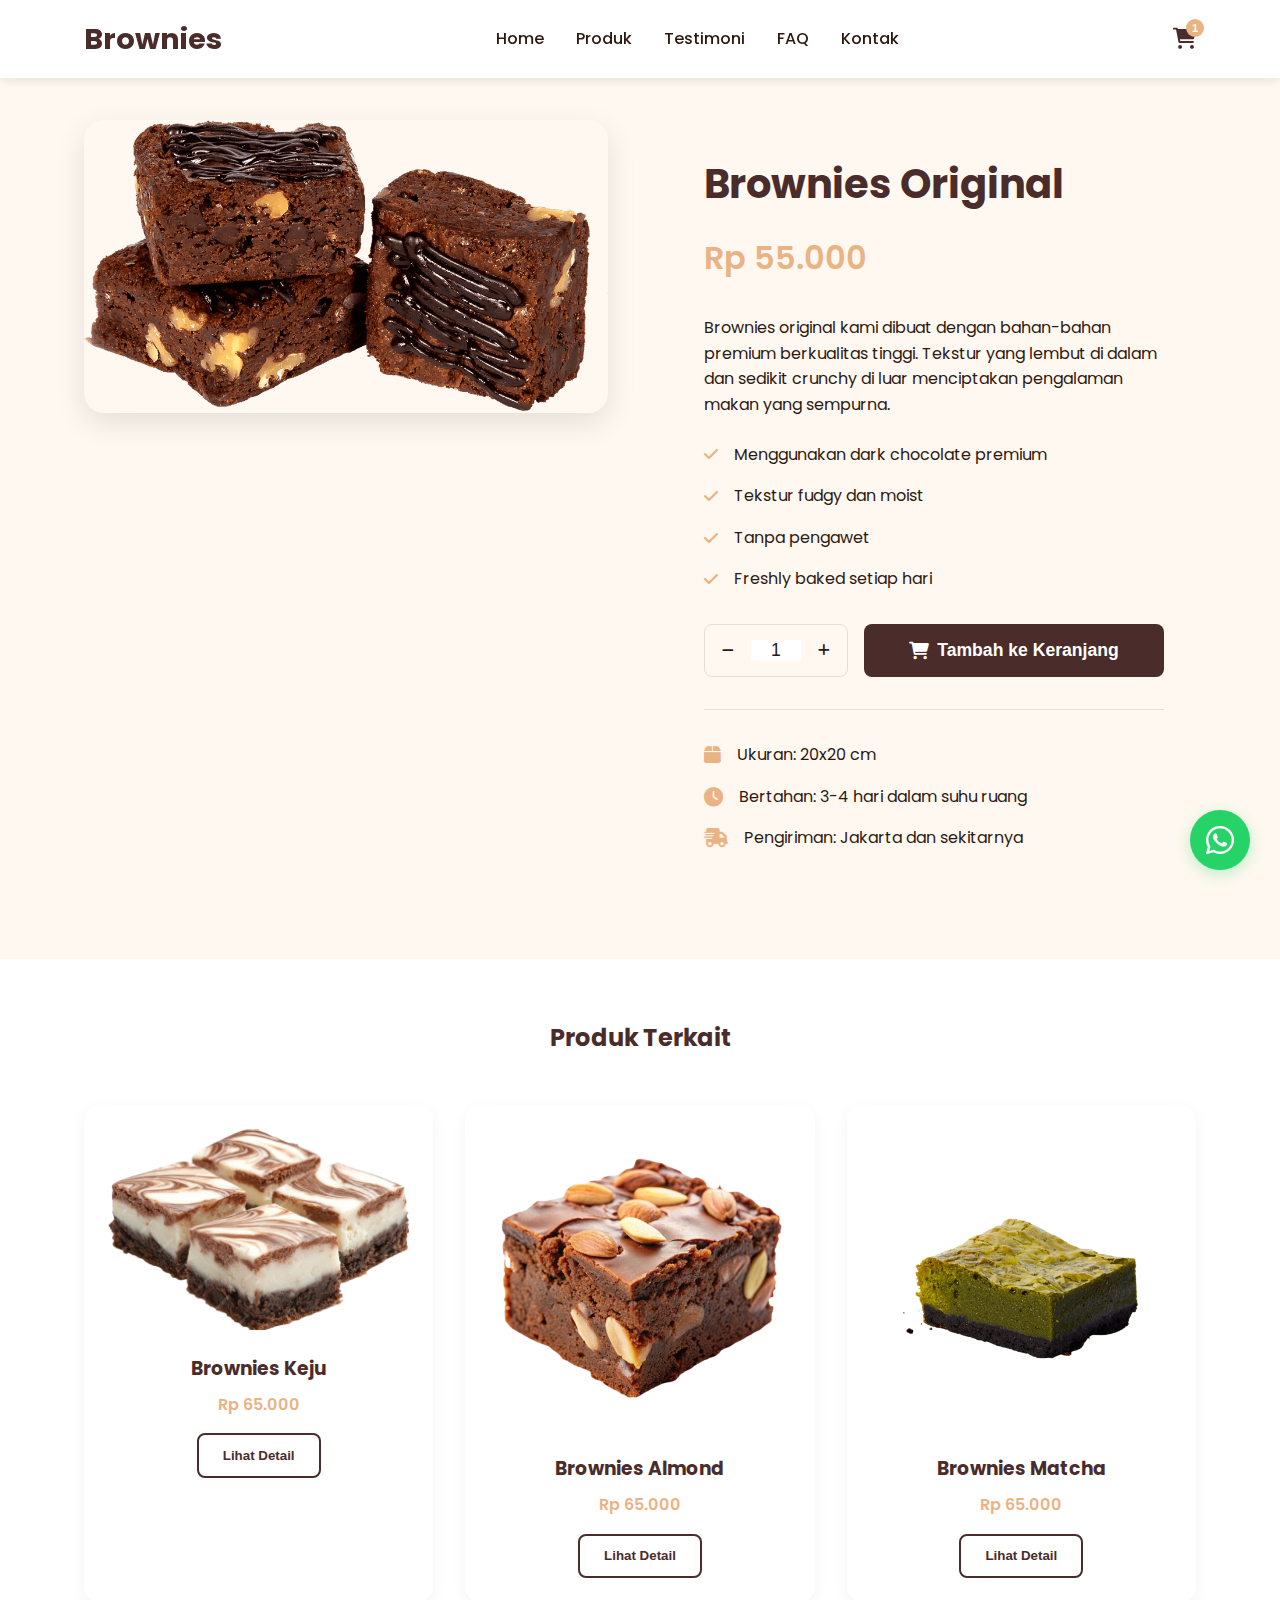
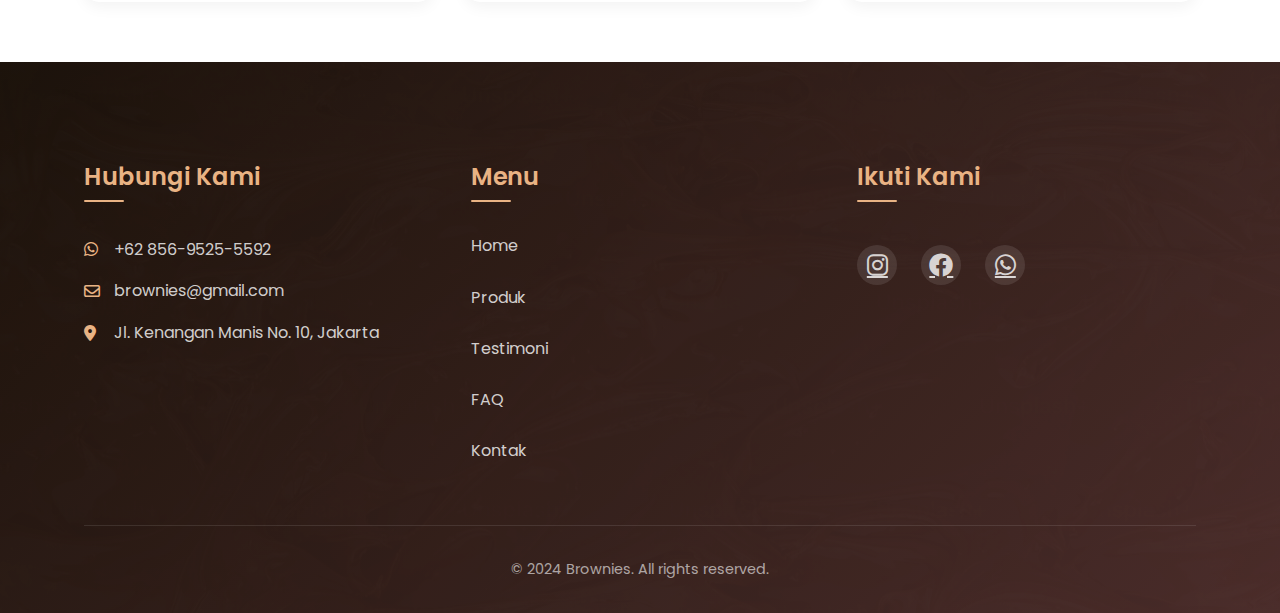
==== commit 68f29dd1: "Update detail-produk.html" ====
--- a/detail-produk.html
+++ b/detail-produk.html
@@ -121,7 +121,7 @@
             <div class="footer-content">
                 <div class="footer-info">
                     <h3>Hubungi Kami</h3>
-                    <p><i class="fab fa-whatsapp"></i> +62 812-3456-7890</p>
+                    <p><i class="fab fa-whatsapp"></i> +62 856-9525-5592</p>
                     <p><i class="far fa-envelope"></i> brownies@gmail.com</p>
                     <p><i class="fas fa-map-marker-alt"></i> Jl. Kenangan Manis No. 10, Jakarta</p>
                 </div>
@@ -176,7 +176,7 @@
     </div>
 
     <!-- Floating WhatsApp -->
-    <a href="https://wa.me/6281234567890" class="floating-whatsapp">
+    <a href="https://wa.me/6285695255592" class="floating-whatsapp">
         <i class="fab fa-whatsapp"></i>
     </a>
 
@@ -185,4 +185,4 @@
 
     <script src="script.js"></script>
 </body>
-</html> +</html> 
